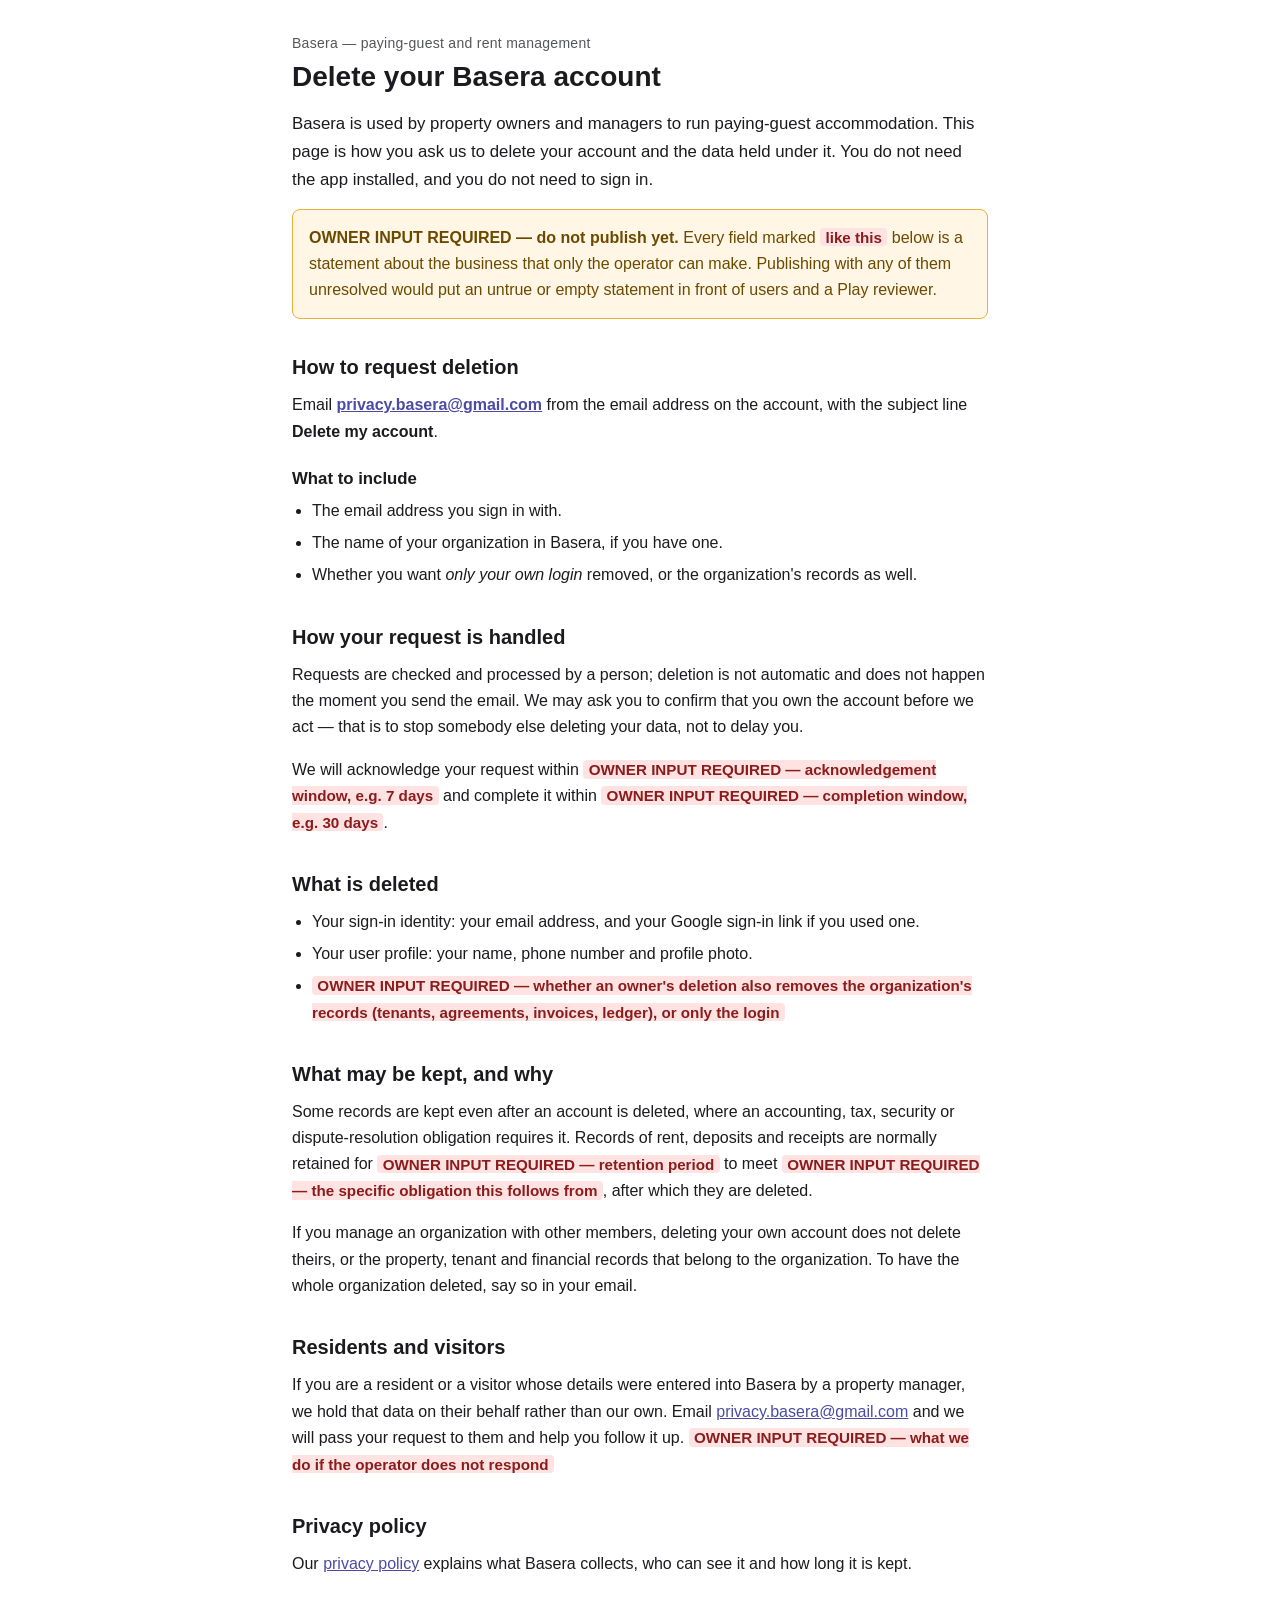
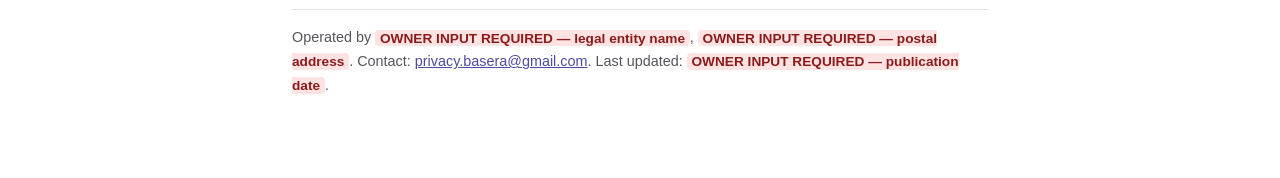
==== delete-account/index.html @ 17e653fa "Add files via upload Add Basera privacy and account deletion pages" ====
<!doctype html>
<html lang="en">
<head>
<meta charset="utf-8">
<meta name="viewport" content="width=device-width, initial-scale=1">
<title>Delete your Basera account</title>
<meta name="description" content="How to request deletion of your Basera account and the data held under it.">
<link rel="stylesheet" href="../style.css">
</head>
<body>
<main>

<p class="eyebrow">Basera — paying-guest and rent management</p>
<h1>Delete your Basera account</h1>

<p class="lede">
  Basera is used by property owners and managers to run paying-guest
  accommodation. This page is how you ask us to delete your account and the
  data held under it. You do not need the app installed, and you do not need
  to sign in.
</p>

<div class="notice notice--owner">
  <strong>OWNER INPUT REQUIRED — do not publish yet.</strong>
  Every field marked <span class="fill">like this</span> below is a statement
  about the business that only the operator can make. Publishing with any of
  them unresolved would put an untrue or empty statement in front of users and
  a Play reviewer.
</div>

<h2>How to request deletion</h2>

<p>
  Email <a href="mailto:privacy.basera@gmail.com?subject=Delete%20my%20account"><strong>privacy.basera@gmail.com</strong></a>
  from the email address on the account, with the subject line
  <strong>Delete my account</strong>.
</p>

<h3>What to include</h3>
<ul>
  <li>The email address you sign in with.</li>
  <li>The name of your organization in Basera, if you have one.</li>
  <li>Whether you want <em>only your own login</em> removed, or the
      organization's records as well.</li>
</ul>

<h2>How your request is handled</h2>

<p>
  Requests are checked and processed by a person; deletion is not automatic
  and does not happen the moment you send the email. We may ask you to confirm
  that you own the account before we act — that is to stop somebody else
  deleting your data, not to delay you.
</p>

<p>
  We will acknowledge your request within <span class="fill">OWNER INPUT REQUIRED — acknowledgement window, e.g. 7 days</span>
  and complete it within <span class="fill">OWNER INPUT REQUIRED — completion window, e.g. 30 days</span>.
</p>

<h2>What is deleted</h2>
<ul>
  <li>Your sign-in identity: your email address, and your Google sign-in link
      if you used one.</li>
  <li>Your user profile: your name, phone number and profile photo.</li>
  <li><span class="fill">OWNER INPUT REQUIRED — whether an owner's deletion also removes the organization's records (tenants, agreements, invoices, ledger), or only the login</span></li>
</ul>

<h2>What may be kept, and why</h2>

<p>
  Some records are kept even after an account is deleted, where an accounting,
  tax, security or dispute-resolution obligation requires it. Records of rent,
  deposits and receipts are normally retained for
  <span class="fill">OWNER INPUT REQUIRED — retention period</span> to meet
  <span class="fill">OWNER INPUT REQUIRED — the specific obligation this follows from</span>,
  after which they are deleted.
</p>

<p>
  If you manage an organization with other members, deleting your own account
  does not delete theirs, or the property, tenant and financial records that
  belong to the organization. To have the whole organization deleted, say so
  in your email.
</p>

<h2>Residents and visitors</h2>

<p>
  If you are a resident or a visitor whose details were entered into Basera by
  a property manager, we hold that data on their behalf rather than our own.
  Email <a href="mailto:privacy.basera@gmail.com">privacy.basera@gmail.com</a>
  and we will pass your request to them and help you follow it up.
  <span class="fill">OWNER INPUT REQUIRED — what we do if the operator does not respond</span>
</p>

<h2>Privacy policy</h2>
<p>
  Our <a href="../privacy/">privacy policy</a> explains what Basera collects,
  who can see it and how long it is kept.
</p>

<hr>
<p class="meta">
  Operated by <span class="fill">OWNER INPUT REQUIRED — legal entity name</span>,
  <span class="fill">OWNER INPUT REQUIRED — postal address</span>.
  Contact: <a href="mailto:privacy.basera@gmail.com">privacy.basera@gmail.com</a>.
  Last updated: <span class="fill">OWNER INPUT REQUIRED — publication date</span>.
</p>

</main>
</body>
</html>
---- style.css ----
/* Basera public pages — deletion request and privacy policy.
   Deliberately one small stylesheet, no fonts or scripts fetched from
   anywhere: these pages must load for a Play reviewer in an incognito
   window, on a phone, possibly on a slow connection. */

:root {
  color-scheme: light dark;
  --bg: #ffffff;
  --fg: #1b1b1f;
  --muted: #55565b;
  --rule: #e2e2e8;
  --accent: #4b4ba3;
  --owner-bg: #fff6e5;
  --owner-fg: #6b4a00;
  --owner-rule: #e8b23a;
  --fill-bg: #ffe3e3;
  --fill-fg: #8a1c1c;
  --note-bg: #f2f3f8;
}

@media (prefers-color-scheme: dark) {
  :root:not([data-theme="light"]) {
    --bg: #16161a;
    --fg: #ececf1;
    --muted: #a9aab2;
    --rule: #303038;
    --accent: #b3b3ff;
    --owner-bg: #3a2e12;
    --owner-fg: #ffdf9e;
    --owner-rule: #a37a1d;
    --fill-bg: #4a1f1f;
    --fill-fg: #ffc9c9;
    --note-bg: #21222a;
  }
}

* { box-sizing: border-box; }

body {
  margin: 0;
  background: var(--bg);
  color: var(--fg);
  font: 16px/1.65 -apple-system, BlinkMacSystemFont, "Segoe UI", Roboto,
        "Helvetica Neue", Arial, sans-serif;
  -webkit-text-size-adjust: 100%;
}

main {
  max-width: 46rem;
  margin: 0 auto;
  padding: 2rem 1.25rem 4rem;
}

.eyebrow {
  margin: 0 0 .25rem;
  color: var(--muted);
  font-size: .875rem;
  letter-spacing: .02em;
}

h1 { font-size: 1.75rem; line-height: 1.25; margin: 0 0 1rem; }
h2 { font-size: 1.25rem; margin: 2rem 0 .5rem; }
h3 { font-size: 1.05rem; margin: 1.25rem 0 .35rem; }

p, ul { margin: 0 0 1rem; }
ul { padding-left: 1.25rem; }
li { margin-bottom: .35rem; }

.lede { font-size: 1.05rem; }

a { color: var(--accent); }

hr { border: 0; border-top: 1px solid var(--rule); margin: 2rem 0 1rem; }

.meta { color: var(--muted); font-size: .9rem; }

.note {
  background: var(--note-bg);
  border-radius: .5rem;
  padding: .75rem 1rem;
}

/* An unresolved business/legal fact. Loud on purpose: if one of these
   reaches a published page, the page is making an empty statement. */
.fill {
  background: var(--fill-bg);
  color: var(--fill-fg);
  padding: .05em .35em;
  border-radius: .25rem;
  font-weight: 600;
  font-size: .95em;
}

.notice {
  border-radius: .5rem;
  padding: .9rem 1rem;
  margin: 0 0 1.5rem;
}

.notice--owner {
  background: var(--owner-bg);
  color: var(--owner-fg);
  border: 1px solid var(--owner-rule);
}

@media (max-width: 30rem) {
  main { padding: 1.5rem 1rem 3rem; }
  h1 { font-size: 1.5rem; }
}
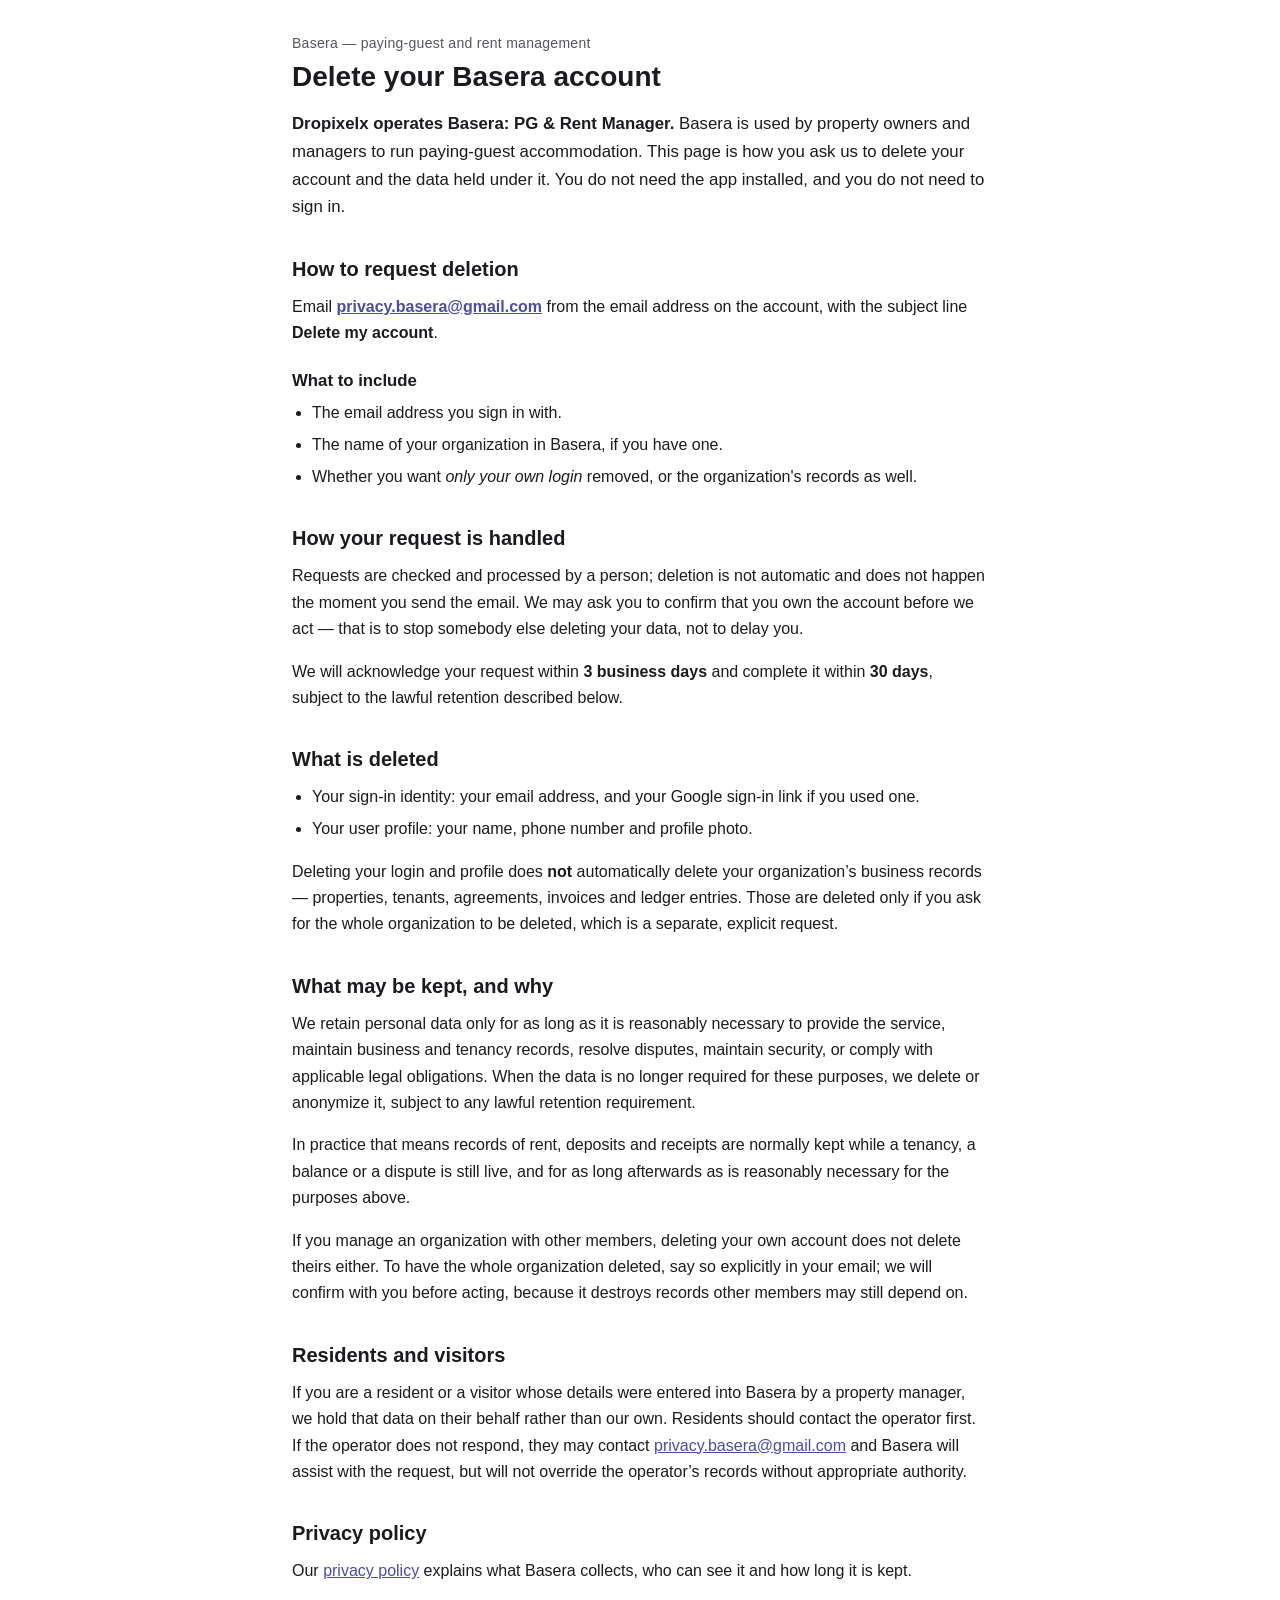
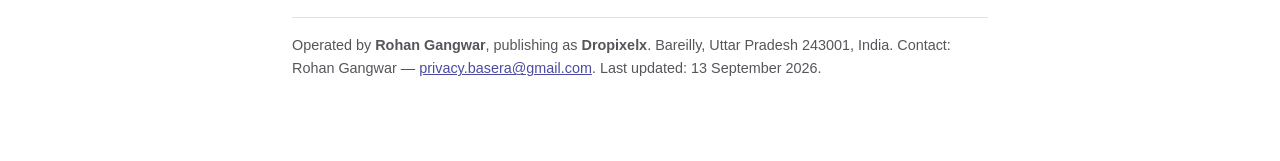
==== commit 98166fa6: "Add files via upload" ====
--- a/delete-account/index.html
+++ b/delete-account/index.html
@@ -14,19 +14,11 @@
 <h1>Delete your Basera account</h1>
 
 <p class="lede">
-  Basera is used by property owners and managers to run paying-guest
-  accommodation. This page is how you ask us to delete your account and the
-  data held under it. You do not need the app installed, and you do not need
-  to sign in.
+  <strong>Dropixelx operates Basera: PG & Rent Manager.</strong> Basera is used
+  by property owners and managers to run paying-guest accommodation. This page
+  is how you ask us to delete your account and the data held under it. You do
+  not need the app installed, and you do not need to sign in.
 </p>
-
-<div class="notice notice--owner">
-  <strong>OWNER INPUT REQUIRED — do not publish yet.</strong>
-  Every field marked <span class="fill">like this</span> below is a statement
-  about the business that only the operator can make. Publishing with any of
-  them unresolved would put an untrue or empty statement in front of users and
-  a Play reviewer.
-</div>
 
 <h2>How to request deletion</h2>
 
@@ -54,8 +46,9 @@
 </p>
 
 <p>
-  We will acknowledge your request within <span class="fill">OWNER INPUT REQUIRED — acknowledgement window, e.g. 7 days</span>
-  and complete it within <span class="fill">OWNER INPUT REQUIRED — completion window, e.g. 30 days</span>.
+  We will acknowledge your request within <strong>3 business days</strong> and
+  complete it within <strong>30 days</strong>, subject to the lawful retention
+  described below.
 </p>
 
 <h2>What is deleted</h2>
@@ -63,25 +56,37 @@
   <li>Your sign-in identity: your email address, and your Google sign-in link
       if you used one.</li>
   <li>Your user profile: your name, phone number and profile photo.</li>
-  <li><span class="fill">OWNER INPUT REQUIRED — whether an owner's deletion also removes the organization's records (tenants, agreements, invoices, ledger), or only the login</span></li>
 </ul>
+
+<p>
+  Deleting your login and profile does <strong>not</strong> automatically
+  delete your organization’s business records — properties, tenants,
+  agreements, invoices and ledger entries. Those are deleted only if you ask
+  for the whole organization to be deleted, which is a separate, explicit
+  request.
+</p>
 
 <h2>What may be kept, and why</h2>
 
 <p>
-  Some records are kept even after an account is deleted, where an accounting,
-  tax, security or dispute-resolution obligation requires it. Records of rent,
-  deposits and receipts are normally retained for
-  <span class="fill">OWNER INPUT REQUIRED — retention period</span> to meet
-  <span class="fill">OWNER INPUT REQUIRED — the specific obligation this follows from</span>,
-  after which they are deleted.
+  We retain personal data only for as long as it is reasonably necessary to
+  provide the service, maintain business and tenancy records, resolve disputes,
+  maintain security, or comply with applicable legal obligations. When the data
+  is no longer required for these purposes, we delete or anonymize it, subject
+  to any lawful retention requirement.
+</p>
+
+<p>
+  In practice that means records of rent, deposits and receipts are normally
+  kept while a tenancy, a balance or a dispute is still live, and for as long
+  afterwards as is reasonably necessary for the purposes above.
 </p>
 
 <p>
   If you manage an organization with other members, deleting your own account
-  does not delete theirs, or the property, tenant and financial records that
-  belong to the organization. To have the whole organization deleted, say so
-  in your email.
+  does not delete theirs either. To have the whole organization deleted, say
+  so explicitly in your email; we will confirm with you before acting, because
+  it destroys records other members may still depend on.
 </p>
 
 <h2>Residents and visitors</h2>
@@ -89,9 +94,11 @@
 <p>
   If you are a resident or a visitor whose details were entered into Basera by
   a property manager, we hold that data on their behalf rather than our own.
-  Email <a href="mailto:privacy.basera@gmail.com">privacy.basera@gmail.com</a>
-  and we will pass your request to them and help you follow it up.
-  <span class="fill">OWNER INPUT REQUIRED — what we do if the operator does not respond</span>
+  Residents should contact the operator first. If the operator does not
+  respond, they may contact
+  <a href="mailto:privacy.basera@gmail.com">privacy.basera@gmail.com</a> and
+  Basera will assist with the request, but will not override the operator’s
+  records without appropriate authority.
 </p>
 
 <h2>Privacy policy</h2>
@@ -102,10 +109,11 @@
 
 <hr>
 <p class="meta">
-  Operated by <span class="fill">OWNER INPUT REQUIRED — legal entity name</span>,
-  <span class="fill">OWNER INPUT REQUIRED — postal address</span>.
-  Contact: <a href="mailto:privacy.basera@gmail.com">privacy.basera@gmail.com</a>.
-  Last updated: <span class="fill">OWNER INPUT REQUIRED — publication date</span>.
+  Operated by <strong>Rohan Gangwar</strong>, publishing as
+  <strong>Dropixelx</strong>.
+  Bareilly, Uttar Pradesh 243001, India.
+  Contact: Rohan Gangwar — <a href="mailto:privacy.basera@gmail.com">privacy.basera@gmail.com</a>.
+  Last updated: 13 September 2026.
 </p>
 
 </main>
